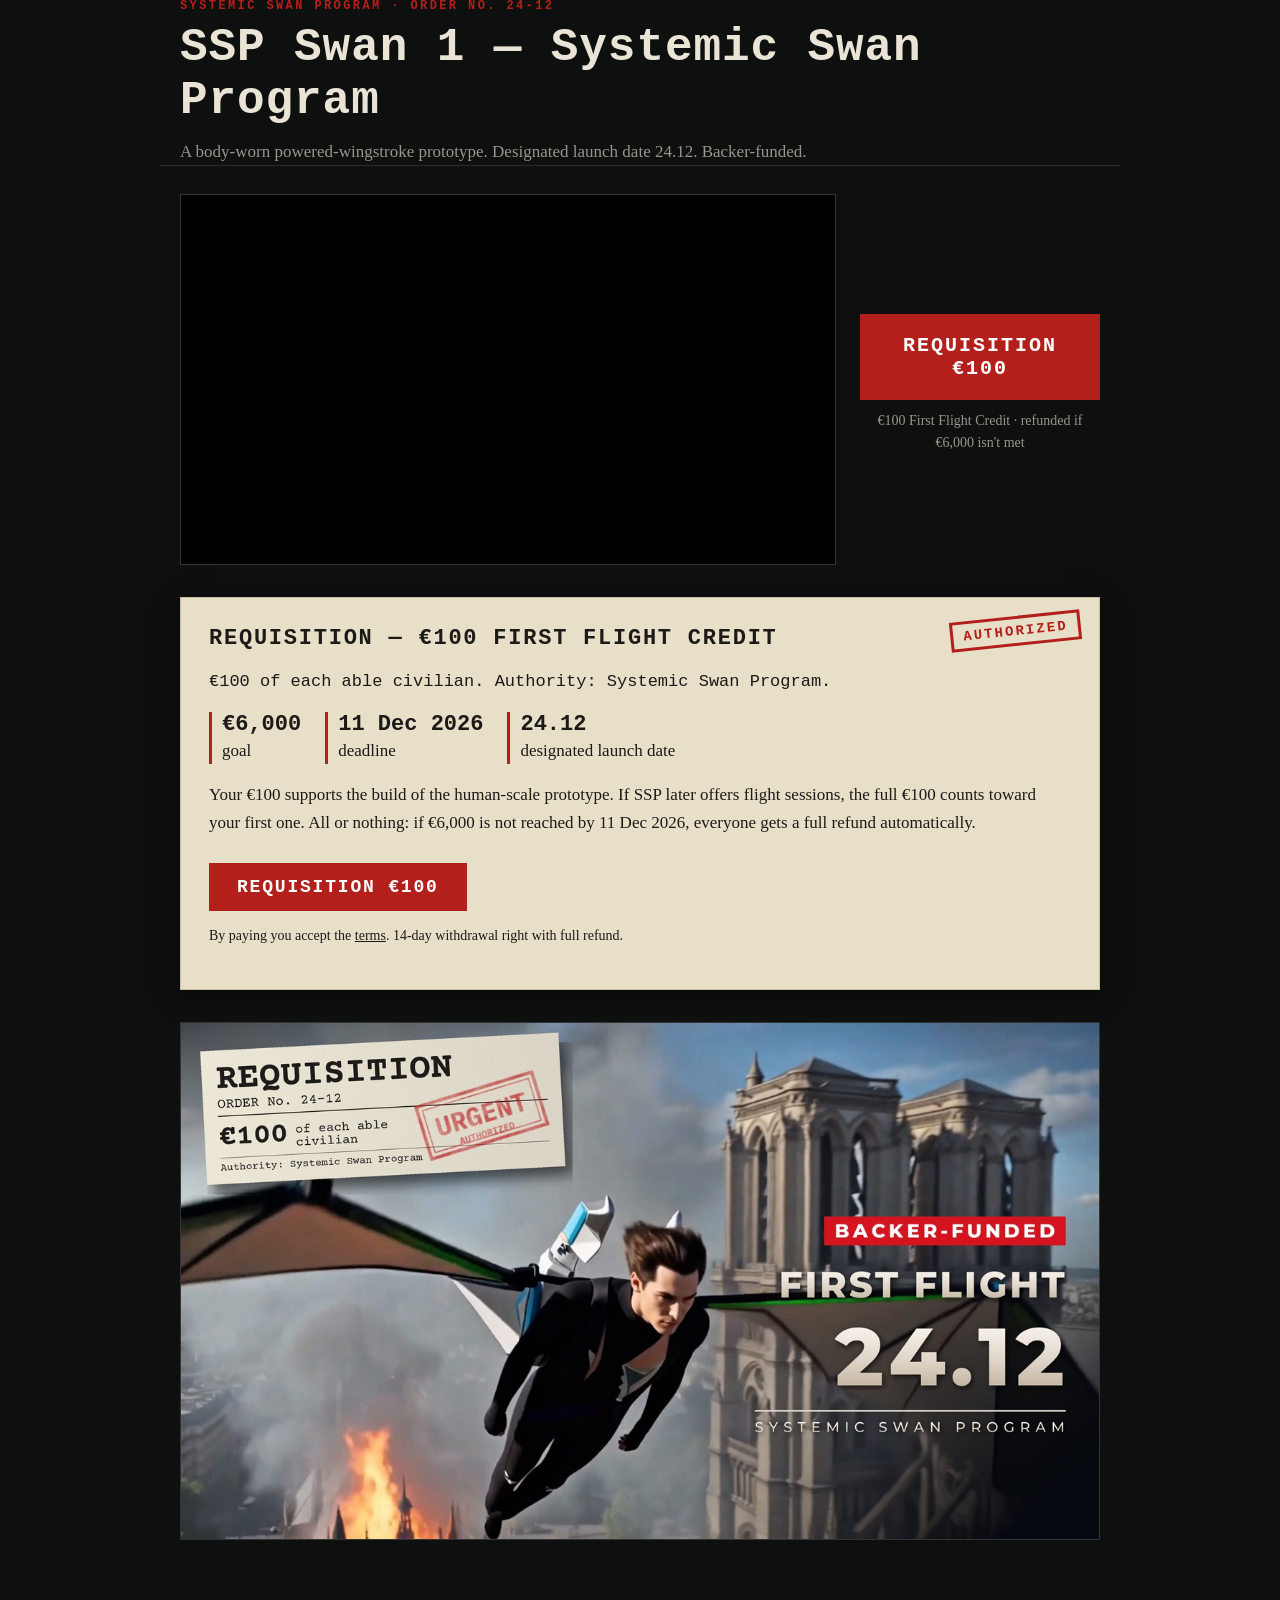
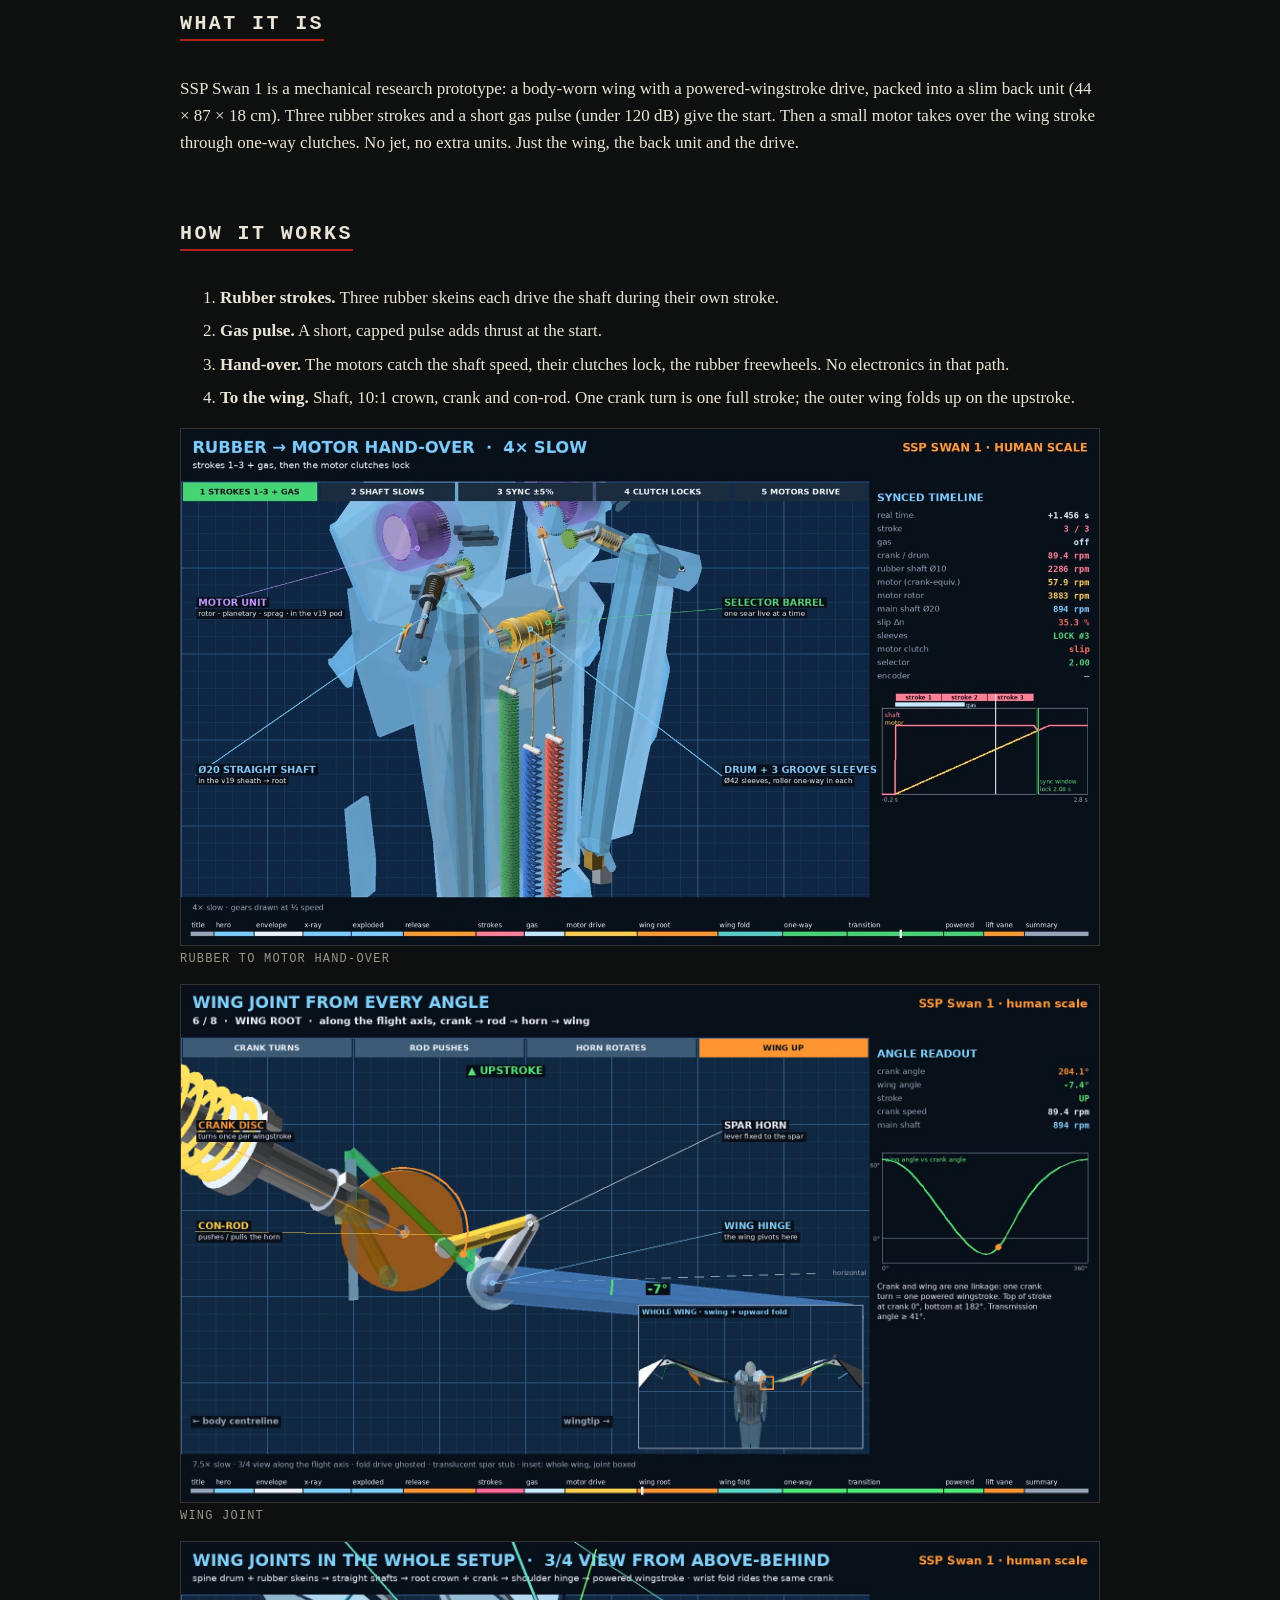
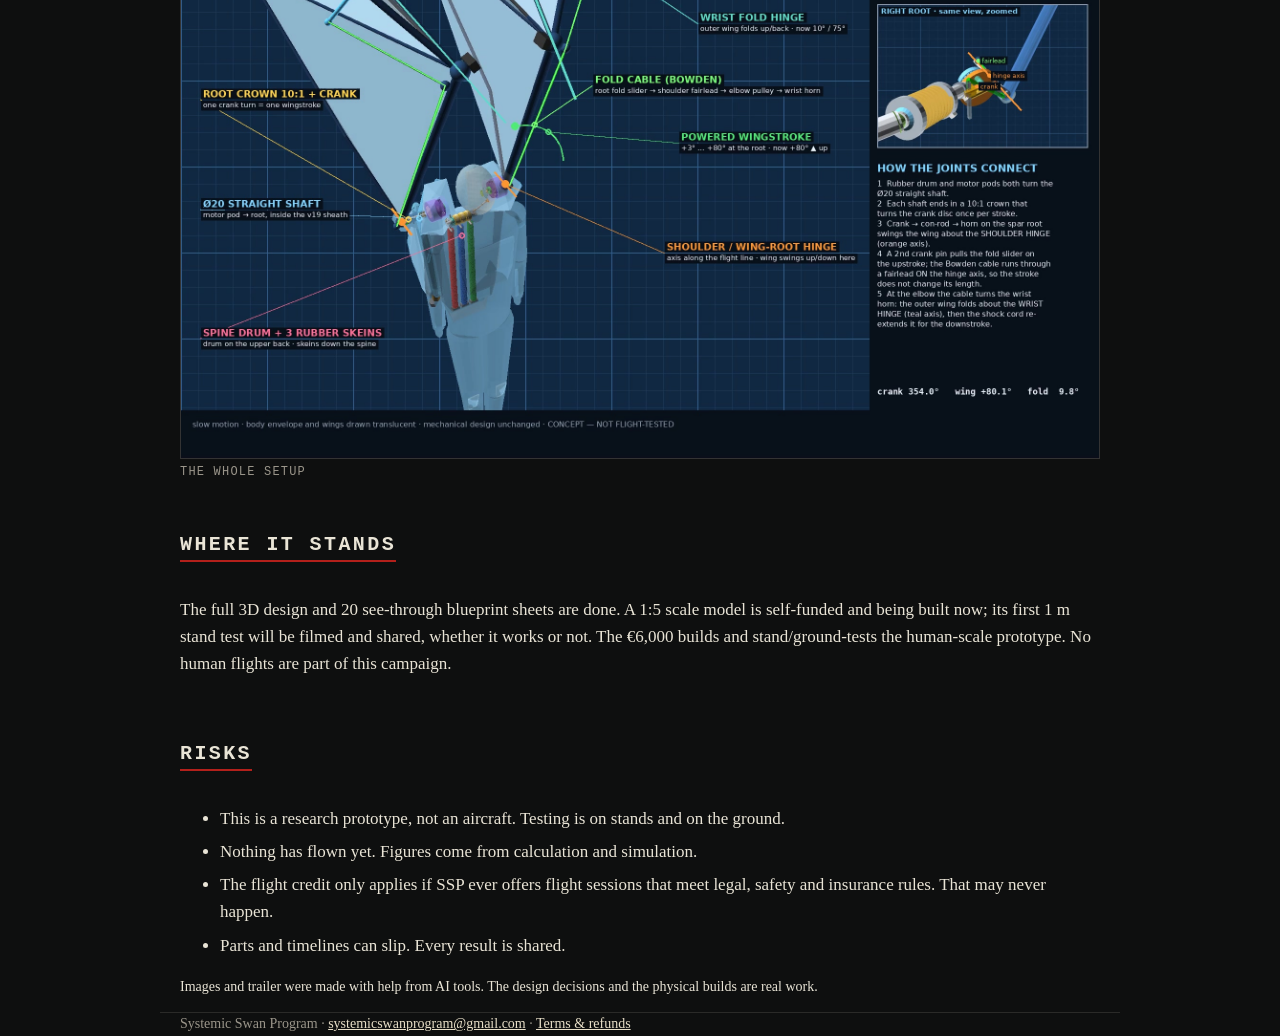
==== index.html @ 94020f2c "SSP Swan 1 site" ====
<!doctype html><html lang="en"><head><meta charset="utf-8"><meta name="viewport" content="width=device-width,initial-scale=1">
<title>SSP Swan 1 — Systemic Swan Program</title><meta name="description" content="A body-worn powered-wingstroke prototype. Designated launch date 24.12. Backer-funded.">
<meta property="og:image" content="assets/requisition.jpg"><link rel="stylesheet" href="style.css"></head><body>
<header class="wrap"><div class="tag">Systemic Swan Program · Order No. 24-12</div>
<h1>SSP Swan 1 — Systemic Swan Program</h1>
<p class="sub">A body-worn powered-wingstroke prototype. Designated launch date 24.12. Backer-funded.</p></header>
<main class="wrap">
<div class="hero"><div class="video"><iframe src="https://www.youtube-nocookie.com/embed/y5ZFZ5sBLDw" title="SSP Swan 1 trailer" allow="accelerometer; encrypted-media; gyroscope; picture-in-picture; fullscreen" allowfullscreen loading="lazy"></iframe></div><aside class="cta"><!-- https://buy.stripe.com/7sY5kwfZ62Yn7djgfq6c000: replace href with the real Stripe Payment Link -->
<a class="btn big" href="https://buy.stripe.com/7sY5kwfZ62Yn7djgfq6c000">Requisition €100</a><p class="small">€100 First Flight Credit · refunded if €6,000 isn't met</p></aside></div>

<section class="order" id="requisition"><div class="stamp">AUTHORIZED</div>
<h3>REQUISITION — €100 FIRST FLIGHT CREDIT</h3>
<p class="mono">€100 of each able civilian. Authority: Systemic Swan Program.</p>
<div class="stats"><div><b>€6,000</b>goal</div><div><b>11 Dec 2026</b>deadline</div><div><b>24.12</b>designated launch date</div></div>
<p>Your €100 supports the build of the human-scale prototype. If SSP later offers flight sessions, the full €100 counts toward your first one. All or nothing: if €6,000 is not reached by 11 Dec 2026, everyone gets a full refund automatically.</p>
<!-- https://buy.stripe.com/7sY5kwfZ62Yn7djgfq6c000: replace the href below with the real Stripe Payment Link before going live -->
<a class="btn" href="https://buy.stripe.com/7sY5kwfZ62Yn7djgfq6c000">Requisition €100</a>
<p class="small">By paying you accept the <a href="terms.html" style="color:var(--paperink)">terms</a>. 14-day withdrawal right with full refund.</p></section>

<img class="req" src="assets/requisition.jpg" alt="Requisition order No. 24-12, €100 of each able civilian">

<h2>What it is</h2>
<p>SSP Swan 1 is a mechanical research prototype: a body-worn wing with a powered-wingstroke drive, packed into a slim back unit (44 × 87 × 18 cm). Three rubber strokes and a short gas pulse (under 120 dB) give the start. Then a small motor takes over the wing stroke through one-way clutches. No jet, no extra units. Just the wing, the back unit and the drive.</p>
<h2>How it works</h2>
<ol><li><b>Rubber strokes.</b> Three rubber skeins each drive the shaft during their own stroke.</li>
<li><b>Gas pulse.</b> A short, capped pulse adds thrust at the start.</li>
<li><b>Hand-over.</b> The motors catch the shaft speed, their clutches lock, the rubber freewheels. No electronics in that path.</li>
<li><b>To the wing.</b> Shaft, 10:1 crown, crank and con-rod. One crank turn is one full stroke; the outer wing folds up on the upstroke.</li></ol>
<div class="grid three"><figure><img src="assets/handover.jpg" alt="Rubber to motor hand-over"><figcaption>Rubber to motor hand-over</figcaption></figure><figure><img src="assets/wingjoint.jpg" alt="Wing joint"><figcaption>Wing joint</figcaption></figure><figure><img src="assets/setup.jpg" alt="The whole setup"><figcaption>The whole setup</figcaption></figure></div>
<h2>Where it stands</h2>
<p>The full 3D design and 20 see-through blueprint sheets are done. A 1:5 scale model is self-funded and being built now; its first 1 m stand test will be filmed and shared, whether it works or not. The €6,000 builds and stand/ground-tests the human-scale prototype. No human flights are part of this campaign.</p>
<h2>Risks</h2>
<ul><li>This is a research prototype, not an aircraft. Testing is on stands and on the ground.</li>
<li>Nothing has flown yet. Figures come from calculation and simulation.</li>
<li>The flight credit only applies if SSP ever offers flight sessions that meet legal, safety and insurance rules. That may never happen.</li>
<li>Parts and timelines can slip. Every result is shared.</li></ul>
<p class="small">Images and trailer were made with help from AI tools. The design decisions and the physical builds are real work.</p>
</main>
<footer class="wrap">Systemic Swan Program · <a href="mailto:systemicswanprogram@gmail.com">systemicswanprogram@gmail.com</a> · <a href="terms.html">Terms &amp; refunds</a></footer>
</body></html>
---- style.css ----
:root{--bg:#0e0f0f;--ink:#e9e4d6;--paper:#e8dfc8;--paperink:#1b1a17;--red:#b3201b;--mute:#9a958a}
*{box-sizing:border-box}body{margin:0;background:var(--bg);color:var(--ink);font:17px/1.6 Georgia,"Times New Roman",serif}
.wrap{max-width:960px;margin:0 auto;padding:0 20px}
header{padding:48px 0 24px;border-bottom:1px solid #2a2a28}
.tag{font:700 12px/1 "Courier New",monospace;letter-spacing:.2em;color:var(--red);text-transform:uppercase}
h1{font:700 clamp(28px,5vw,46px)/1.15 "Courier New",monospace;margin:10px 0;letter-spacing:.02em}
h2{font:700 20px "Courier New",monospace;letter-spacing:.12em;text-transform:uppercase;border-bottom:2px solid var(--red);display:inline-block;padding-bottom:4px;margin-top:48px}
.sub{color:var(--mute);margin:0}
.video{position:relative;padding-top:56.25%;margin:28px 0;background:#000;border:1px solid #333}
.video iframe{position:absolute;inset:0;width:100%;height:100%;border:0}
.order{background:var(--paper);color:var(--paperink);padding:28px;margin:32px 0;border:1px solid #c9bd9d;position:relative;box-shadow:0 6px 24px rgba(0,0,0,.5)}
.order h3{font:700 22px "Courier New",monospace;margin:0 0 6px;letter-spacing:.08em}
.order .mono{font-family:"Courier New",monospace}
.stamp{position:absolute;top:18px;right:18px;border:3px solid var(--red);color:var(--red);font:700 14px "Courier New",monospace;padding:4px 10px;transform:rotate(-6deg);letter-spacing:.15em}
.stats{display:flex;gap:24px;flex-wrap:wrap;margin:16px 0}.stats div{border-left:3px solid var(--red);padding-left:10px}
.stats b{display:block;font:700 22px "Courier New",monospace}
.btn{display:inline-block;background:var(--red);color:#fff;text-decoration:none;font:700 18px "Courier New",monospace;letter-spacing:.1em;padding:14px 28px;margin-top:10px;text-transform:uppercase}
.btn:hover{background:#8f1915}
img{max-width:100%;display:block}.req{border:1px solid #333;margin:24px 0}
.grid{display:grid;grid-template-columns:1fr 1fr;gap:12px}.grid img{border:1px solid #333}
ol li,ul li{margin-bottom:6px}a{color:var(--paper)}
footer{margin-top:60px;padding:24px 0 40px;border-top:1px solid #2a2a28;color:var(--mute);font-size:14px}
.small{font-size:14px}
@media(max-width:600px){.grid{grid-template-columns:1fr}.stamp{position:static;display:inline-block;margin-bottom:10px}.order{padding:20px}.btn{display:block;text-align:center}}
figure{margin:0}figcaption{font:12px "Courier New",monospace;color:var(--mute);letter-spacing:.1em;text-transform:uppercase;padding:6px 0}
.hero{display:grid;grid-template-columns:1fr 240px;gap:24px;align-items:center;margin:28px 0}.hero .video{margin:0}
.cta{text-align:center}.btn.big{display:block;font-size:20px;padding:20px 12px}.cta .small{color:var(--mute);margin:10px 0 0}
@media(max-width:760px){.hero{grid-template-columns:1fr;gap:14px}}
.grid.three{grid-template-columns:1fr}
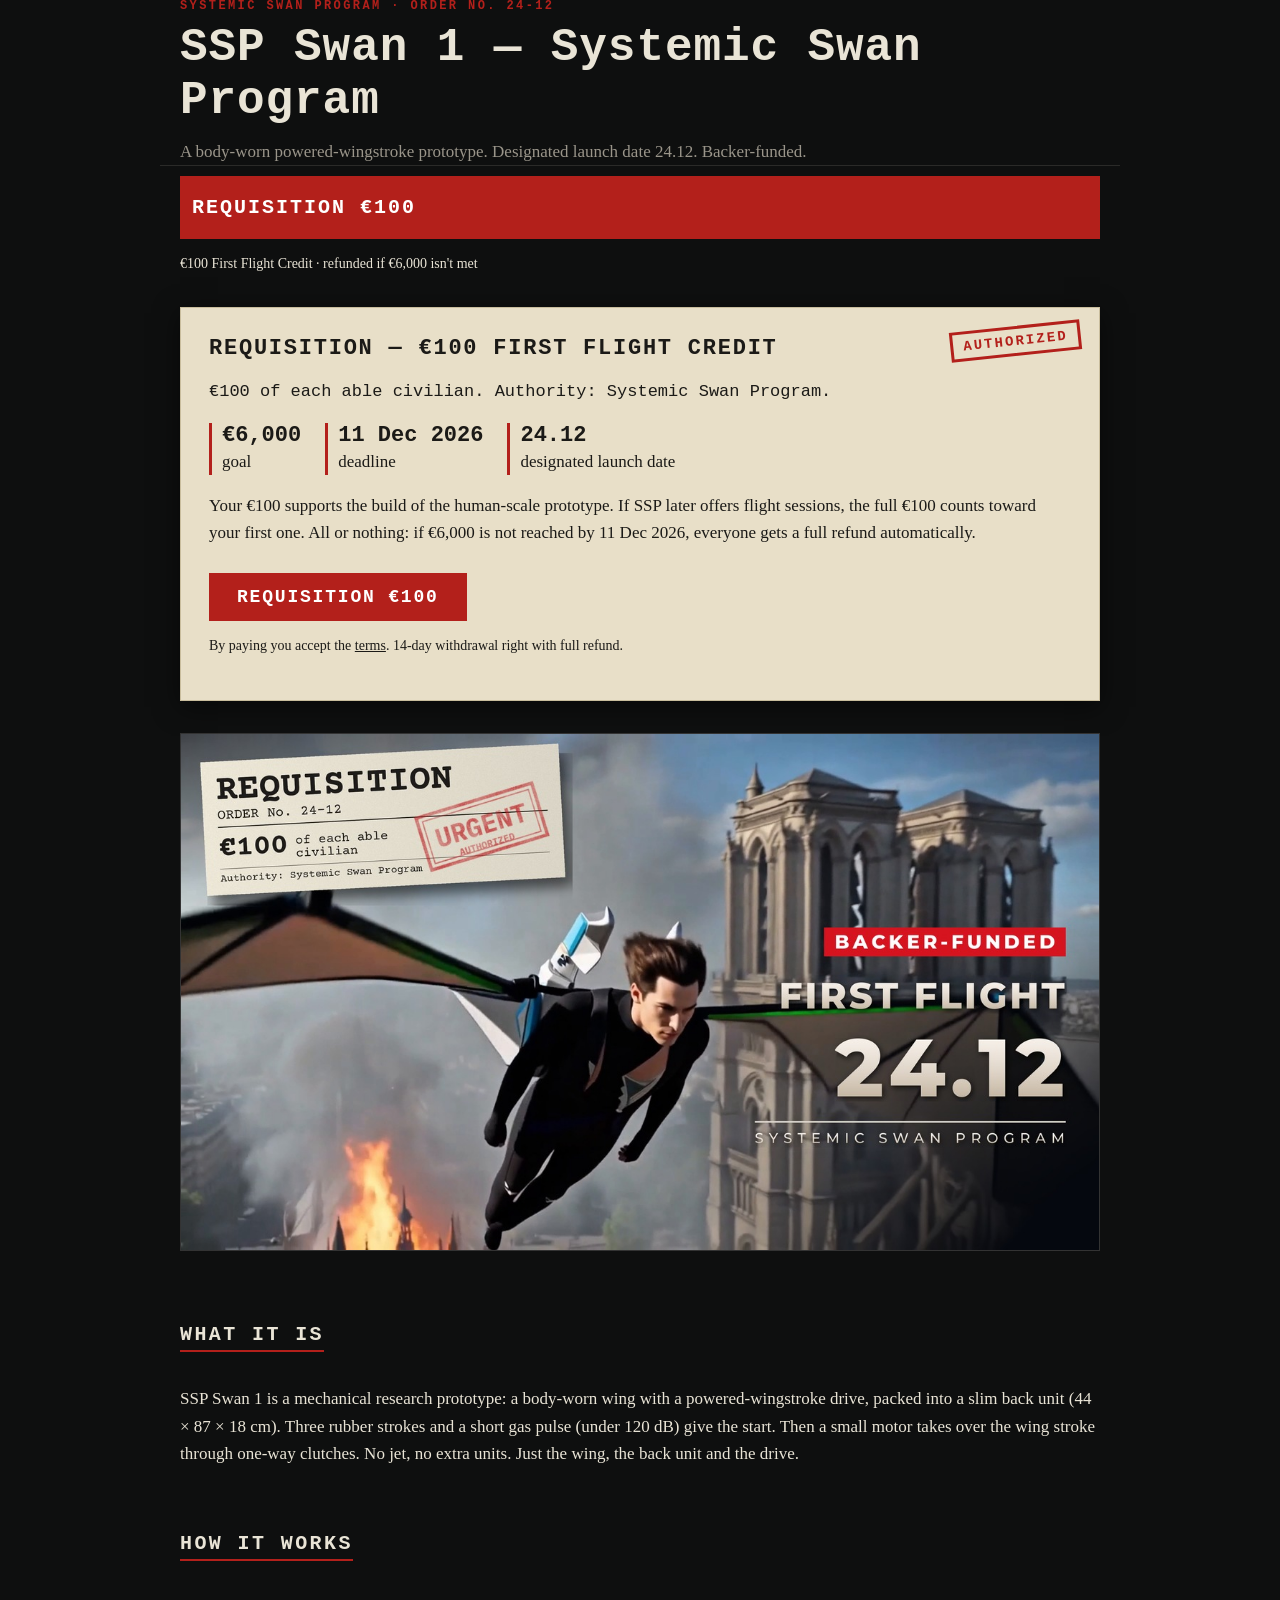
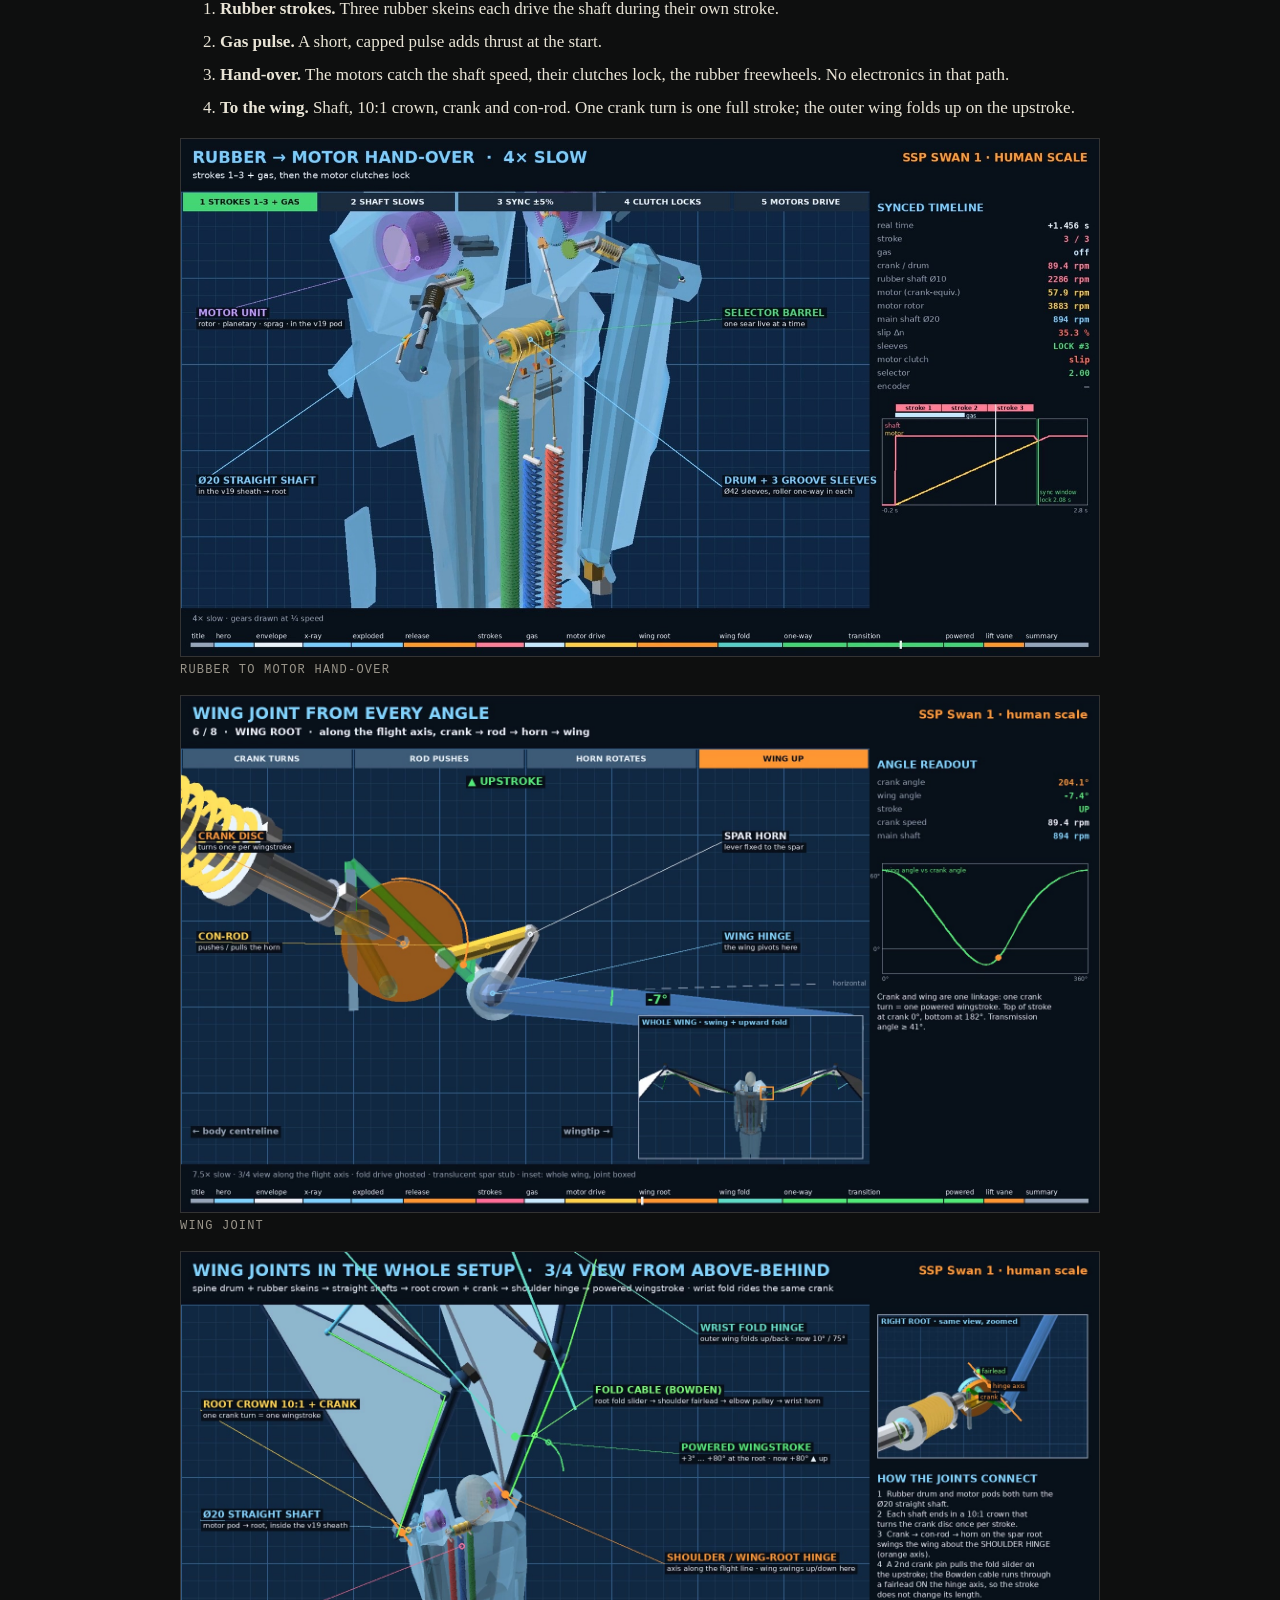
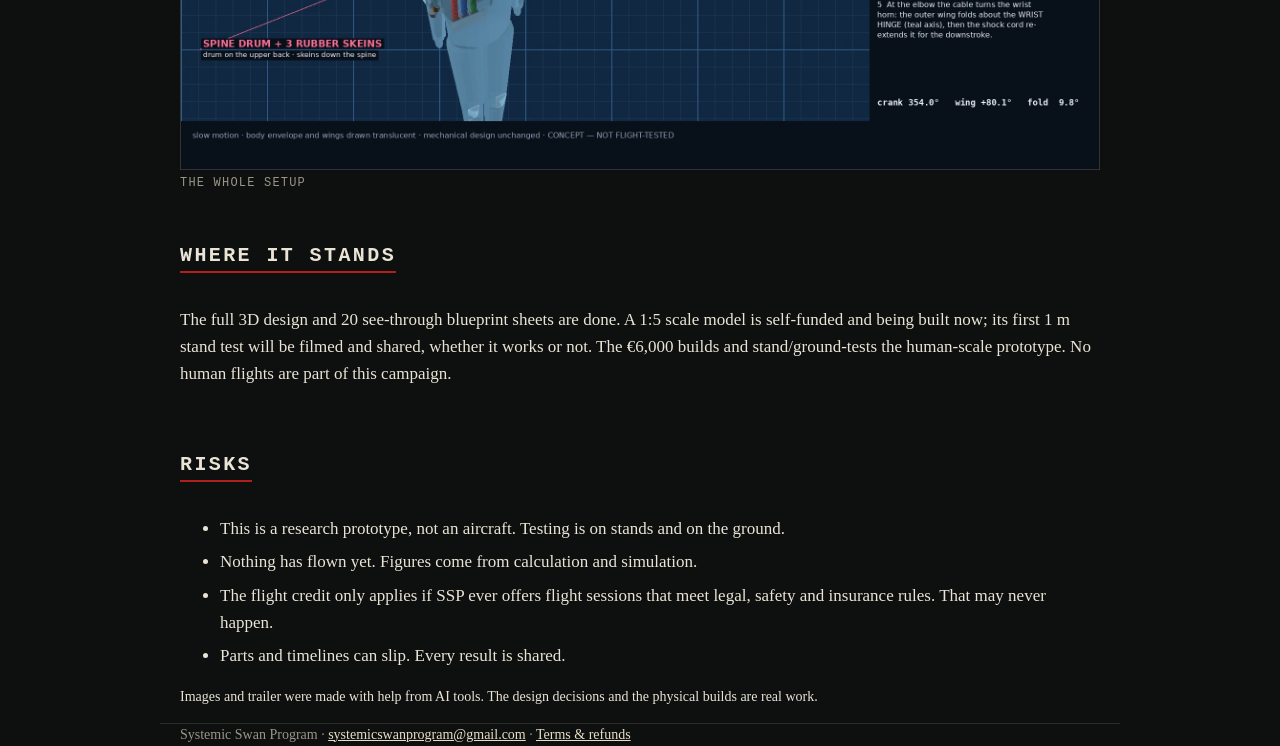
==== commit 5cde1fc5: "clean comments" ====
--- a/index.html
+++ b/index.html
@@ -5,7 +5,6 @@
 <h1>SSP Swan 1 — Systemic Swan Program</h1>
 <p class="sub">A body-worn powered-wingstroke prototype. Designated launch date 24.12. Backer-funded.</p></header>
 <main class="wrap">
-<div class="hero"><div class="video"><iframe src="https://www.youtube-nocookie.com/embed/y5ZFZ5sBLDw" title="SSP Swan 1 trailer" allow="accelerometer; encrypted-media; gyroscope; picture-in-picture; fullscreen" allowfullscreen loading="lazy"></iframe></div><aside class="cta"><!-- https://buy.stripe.com/7sY5kwfZ62Yn7djgfq6c000: replace href with the real Stripe Payment Link -->
 <a class="btn big" href="https://buy.stripe.com/7sY5kwfZ62Yn7djgfq6c000">Requisition €100</a><p class="small">€100 First Flight Credit · refunded if €6,000 isn't met</p></aside></div>
 
 <section class="order" id="requisition"><div class="stamp">AUTHORIZED</div>
@@ -13,7 +12,6 @@
 <p class="mono">€100 of each able civilian. Authority: Systemic Swan Program.</p>
 <div class="stats"><div><b>€6,000</b>goal</div><div><b>11 Dec 2026</b>deadline</div><div><b>24.12</b>designated launch date</div></div>
 <p>Your €100 supports the build of the human-scale prototype. If SSP later offers flight sessions, the full €100 counts toward your first one. All or nothing: if €6,000 is not reached by 11 Dec 2026, everyone gets a full refund automatically.</p>
-<!-- https://buy.stripe.com/7sY5kwfZ62Yn7djgfq6c000: replace the href below with the real Stripe Payment Link before going live -->
 <a class="btn" href="https://buy.stripe.com/7sY5kwfZ62Yn7djgfq6c000">Requisition €100</a>
 <p class="small">By paying you accept the <a href="terms.html" style="color:var(--paperink)">terms</a>. 14-day withdrawal right with full refund.</p></section>
 
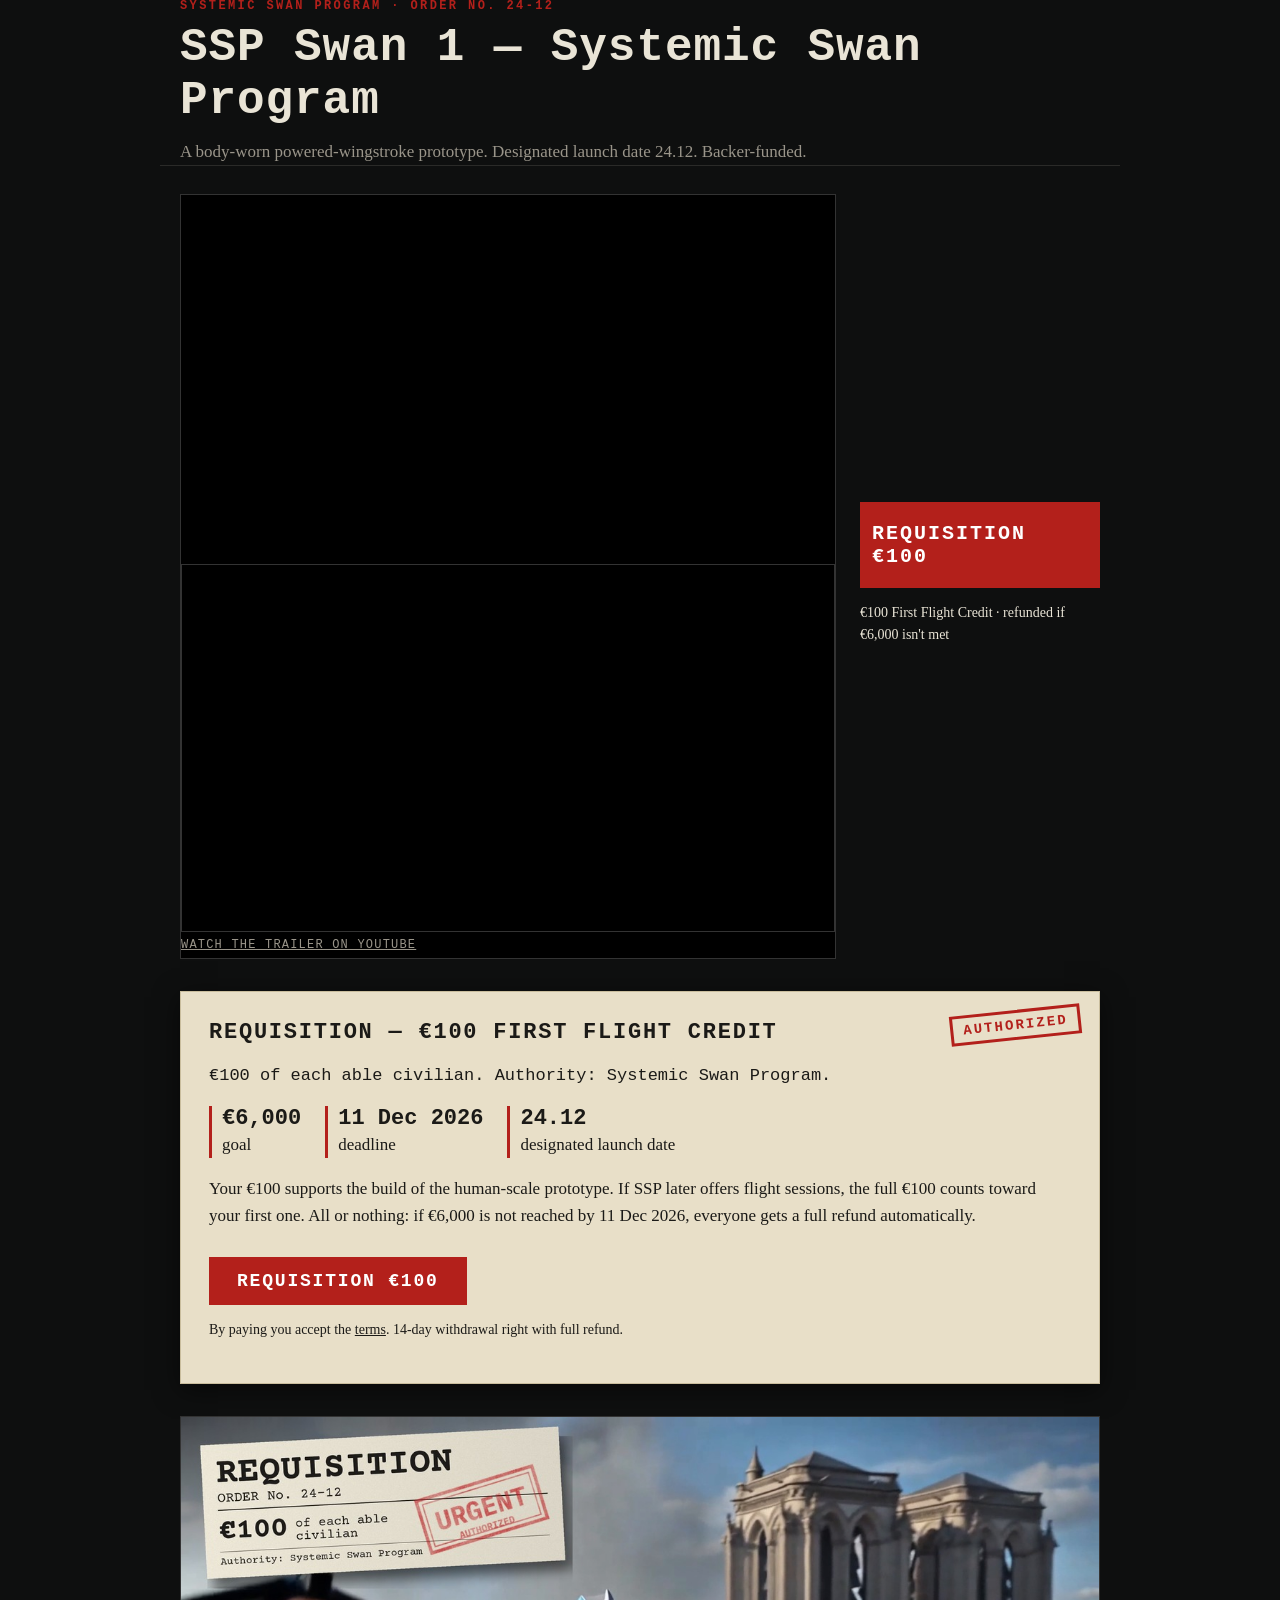
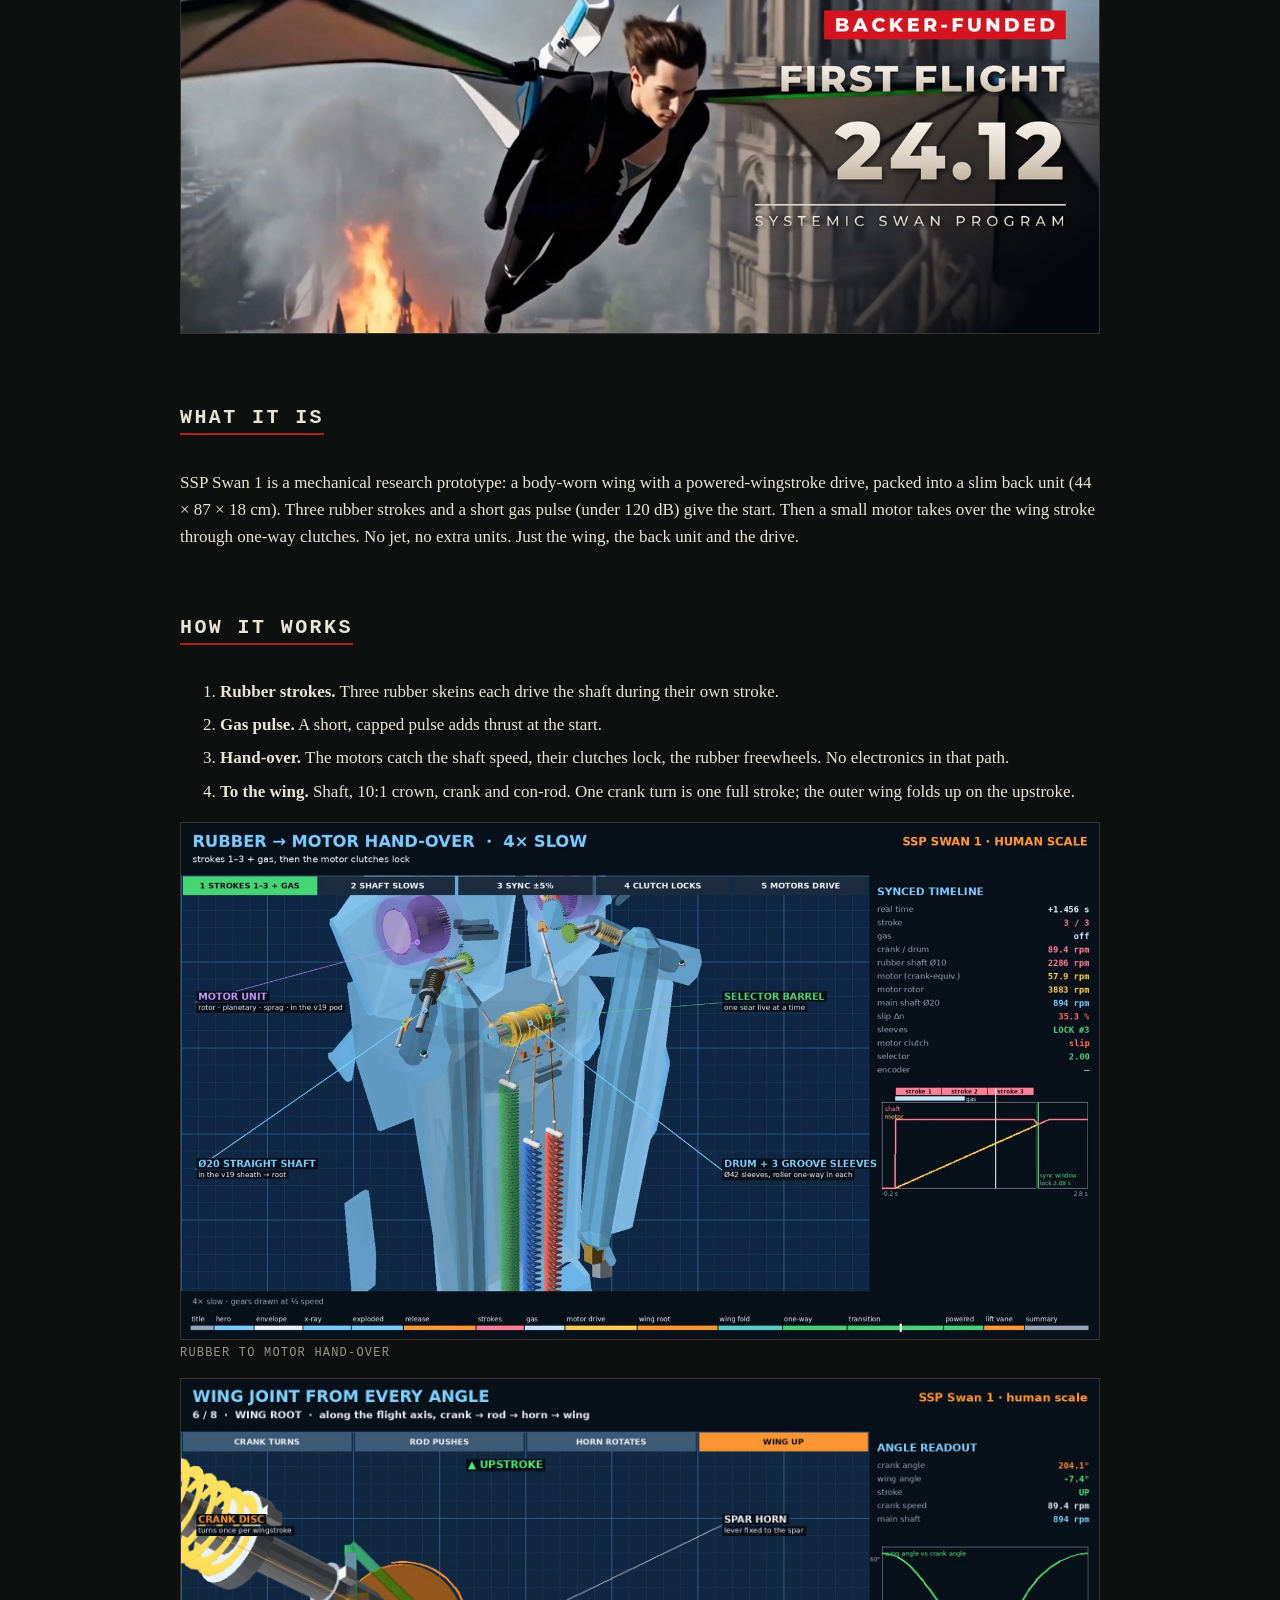
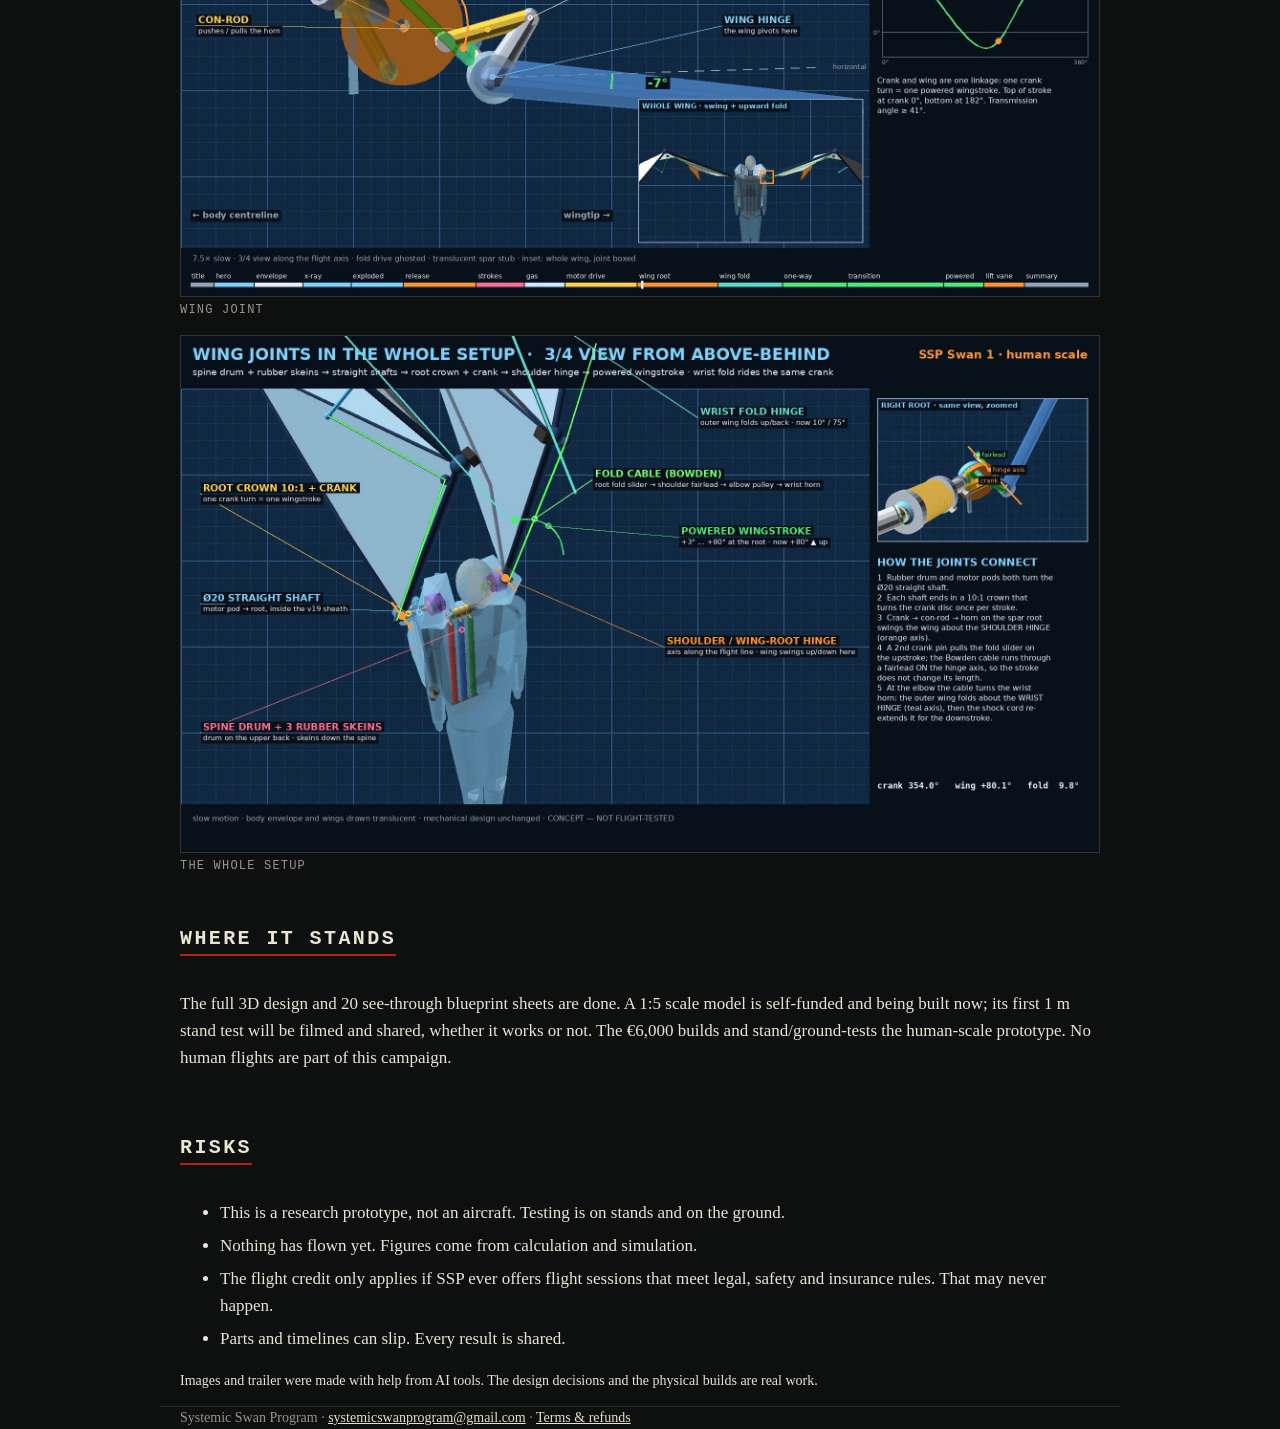
==== commit 8d5b6d9b: "Embed YouTube trailer" ====
--- a/index.html
+++ b/index.html
@@ -5,6 +5,7 @@
 <h1>SSP Swan 1 — Systemic Swan Program</h1>
 <p class="sub">A body-worn powered-wingstroke prototype. Designated launch date 24.12. Backer-funded.</p></header>
 <main class="wrap">
+<div class="hero"><figure class="video"><div class="yt"><iframe src="https://www.youtube-nocookie.com/embed/y5ZFZ5sBLDw" title="SSP Swan 1 trailer" loading="lazy" allow="accelerometer; encrypted-media; gyroscope; picture-in-picture; fullscreen" allowfullscreen></iframe></div><figcaption><a href="https://youtu.be/y5ZFZ5sBLDw" style="color:inherit">Watch the trailer on YouTube</a></figcaption></figure><aside>
 <a class="btn big" href="https://buy.stripe.com/7sY5kwfZ62Yn7djgfq6c000">Requisition €100</a><p class="small">€100 First Flight Credit · refunded if €6,000 isn't met</p></aside></div>
 
 <section class="order" id="requisition"><div class="stamp">AUTHORIZED</div>
--- a/style.css
+++ b/style.css
@@ -27,3 +27,4 @@
 .cta{text-align:center}.btn.big{display:block;font-size:20px;padding:20px 12px}.cta .small{color:var(--mute);margin:10px 0 0}
 @media(max-width:760px){.hero{grid-template-columns:1fr;gap:14px}}
 .grid.three{grid-template-columns:1fr}
+.yt{position:relative;aspect-ratio:16/9;width:100%;border:1px solid #333}.yt iframe{position:absolute;inset:0;width:100%;height:100%;border:0}
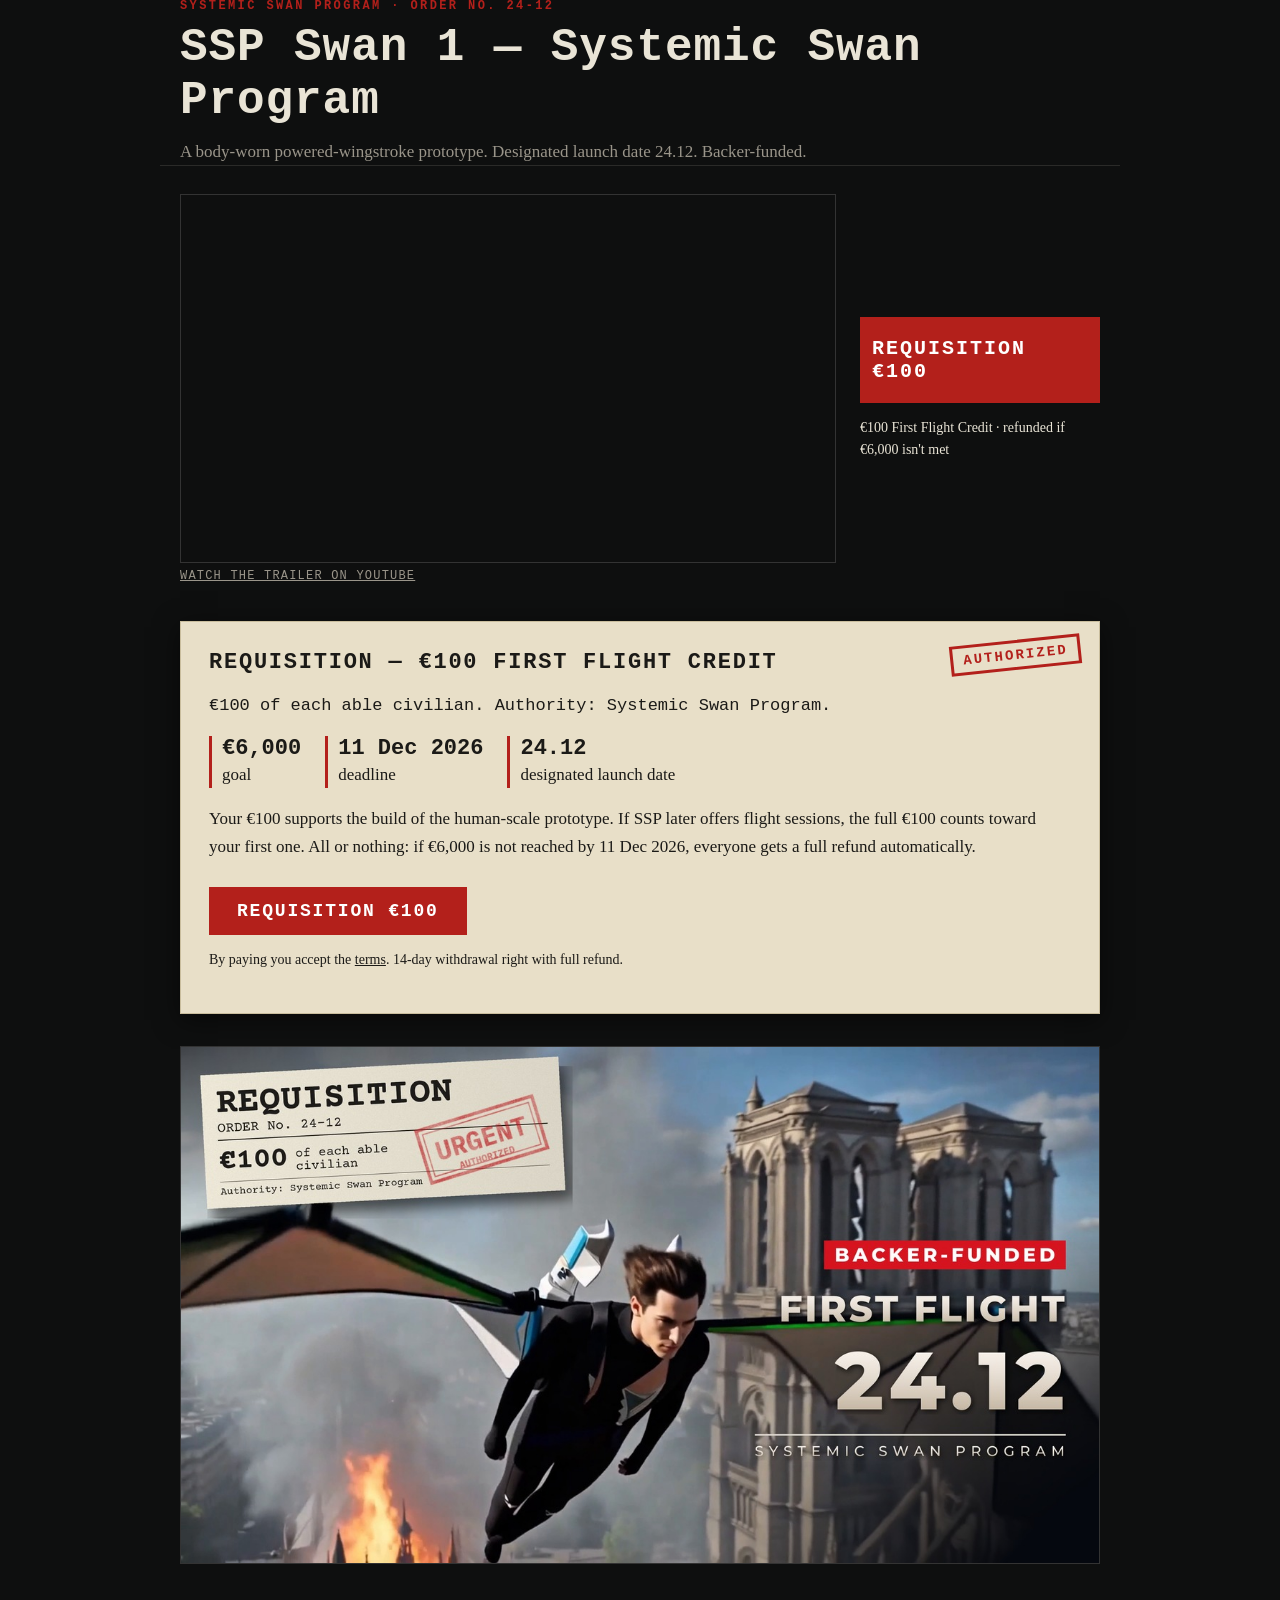
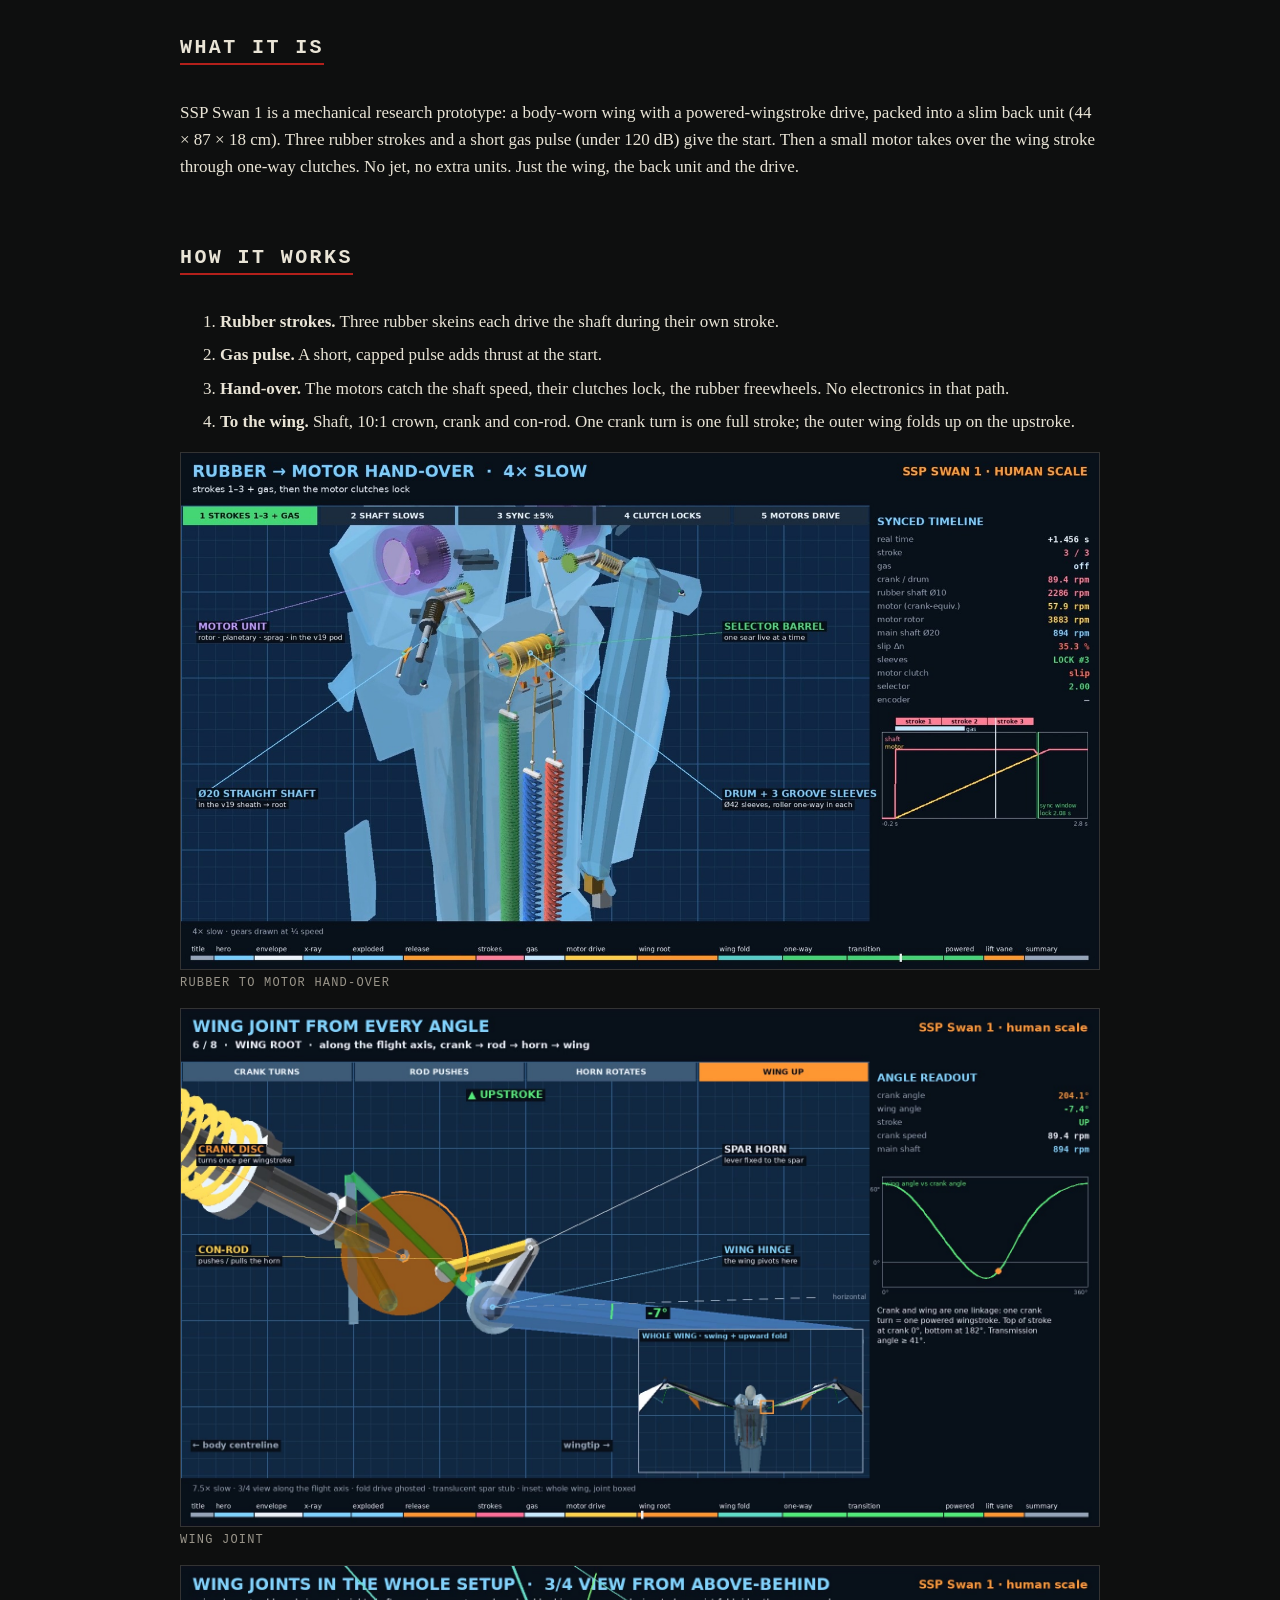
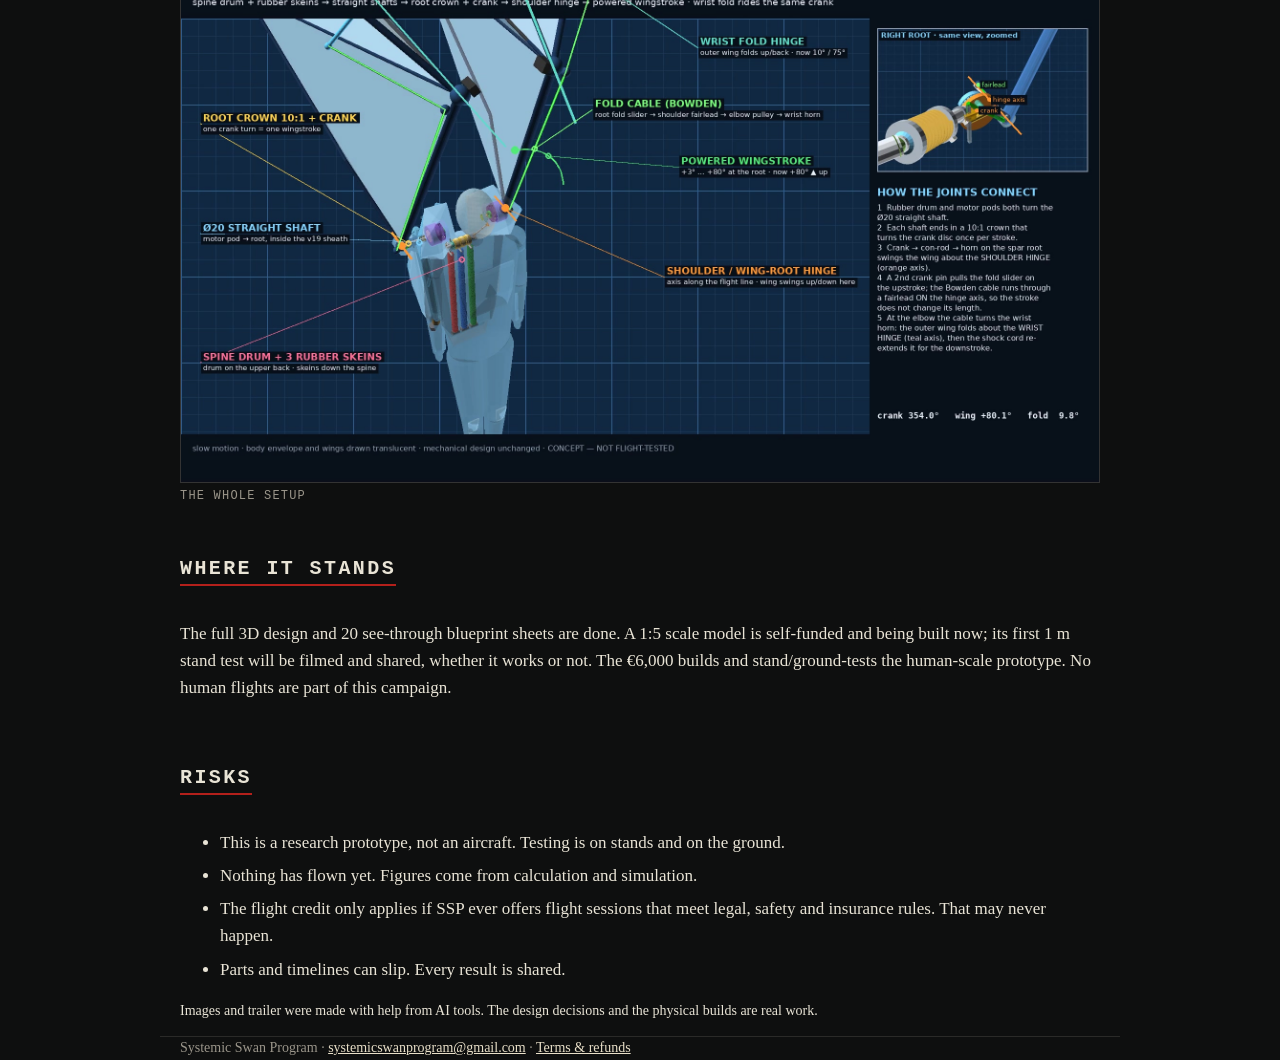
==== commit 9d0a0ac3: "Remove black box above trailer" ====
--- a/index.html
+++ b/index.html
@@ -5,7 +5,7 @@
 <h1>SSP Swan 1 — Systemic Swan Program</h1>
 <p class="sub">A body-worn powered-wingstroke prototype. Designated launch date 24.12. Backer-funded.</p></header>
 <main class="wrap">
-<div class="hero"><figure class="video"><div class="yt"><iframe src="https://www.youtube-nocookie.com/embed/y5ZFZ5sBLDw" title="SSP Swan 1 trailer" loading="lazy" allow="accelerometer; encrypted-media; gyroscope; picture-in-picture; fullscreen" allowfullscreen></iframe></div><figcaption><a href="https://youtu.be/y5ZFZ5sBLDw" style="color:inherit">Watch the trailer on YouTube</a></figcaption></figure><aside>
+<div class="hero"><figure class="trailer"><div class="yt"><iframe src="https://www.youtube-nocookie.com/embed/y5ZFZ5sBLDw" title="SSP Swan 1 trailer" loading="lazy" allow="accelerometer; encrypted-media; gyroscope; picture-in-picture; fullscreen" allowfullscreen></iframe></div><figcaption><a href="https://youtu.be/y5ZFZ5sBLDw" style="color:inherit">Watch the trailer on YouTube</a></figcaption></figure><aside>
 <a class="btn big" href="https://buy.stripe.com/7sY5kwfZ62Yn7djgfq6c000">Requisition €100</a><p class="small">€100 First Flight Credit · refunded if €6,000 isn't met</p></aside></div>
 
 <section class="order" id="requisition"><div class="stamp">AUTHORIZED</div>
